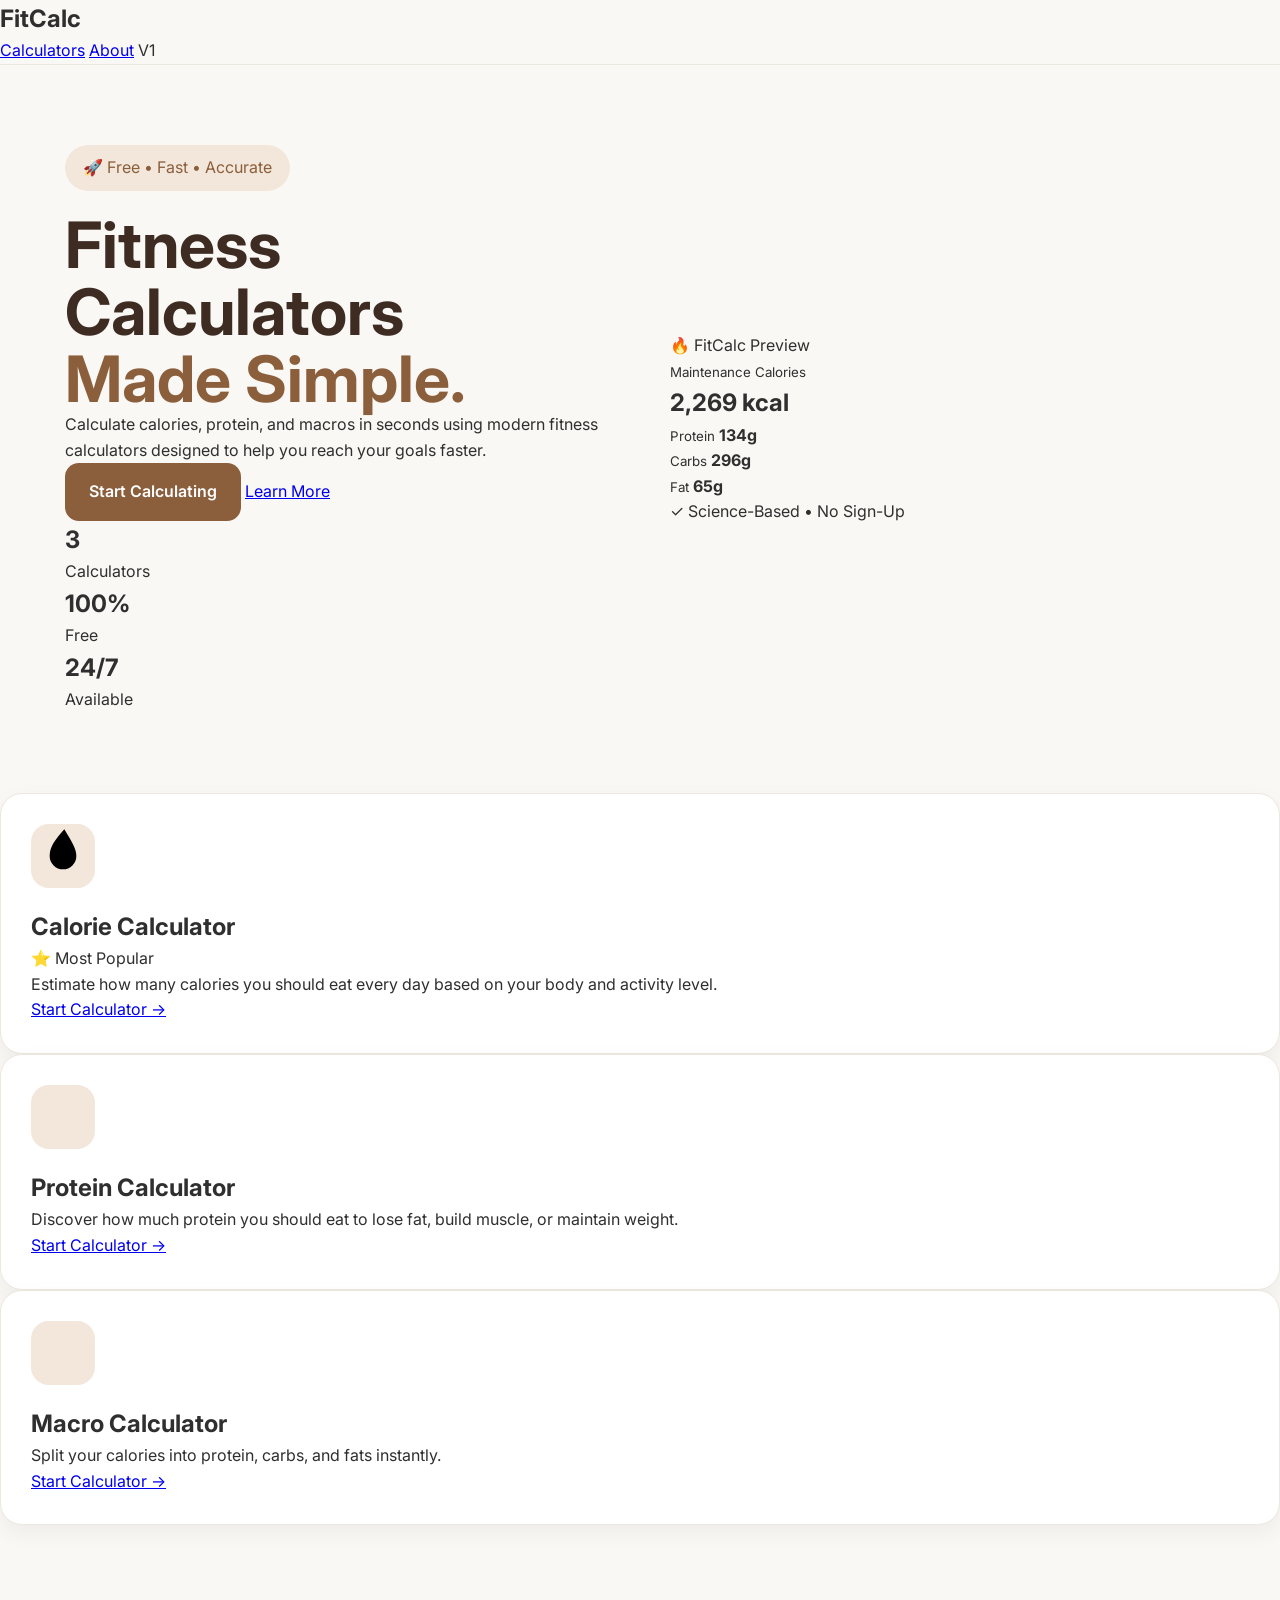
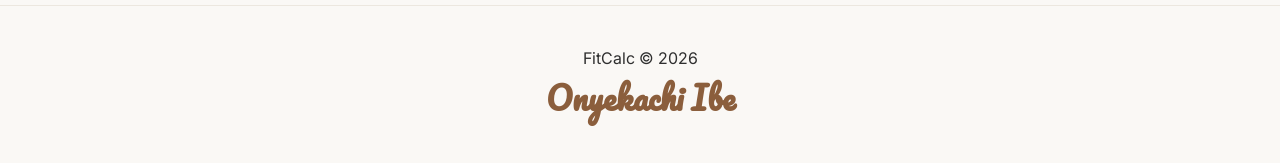
==== index.html @ 7c797230 "Finish FitCalc website v1" ====
<!DOCTYPE html>
<html lang="en">
<head>
    <meta charset="UTF-8">
    <meta name="viewport" content="width=device-width, initial-scale=1.0">
    <title>FitCalc | Fitness Calculators</title>

    <link rel="stylesheet" href="style.css">

    <link rel="preconnect" href="https://fonts.googleapis.com">
    <link rel="preconnect" href="https://fonts.gstatic.com" crossorigin>

    <link href="https://fonts.googleapis.com/css2?family=Inter:wght@400;500;600;700;800&display=swap" rel="stylesheet">
<link href="https://fonts.googleapis.com/css2?family=Inter:wght@400;500;600;700;800&family=Pacifico&display=swap" rel="stylesheet">

</head>

<body>

<nav>

    <h2 class="brand">FitCalc</h2>

    <div class="nav-links">

        <a href="#calculators">Calculators</a>

        <a href="#about">About</a>

        <span class="version">V1</span>

    </div>

</nav>

<section class="hero">

    <div class="hero-text">

        <span class="badge">🚀 Free • Fast • Accurate</span>

      <div class="hero-heading">


   <h1>
    Fitness Calculators<br>
    <span>Made Simple.</span>
</h1>

</div>

        <p>

            Calculate calories, protein, and macros in seconds using
            modern fitness calculators designed to help you reach your
            goals faster.

        </p>

        <div class="hero-buttons">

            <a href="#calculators" class="primary-btn">
                Start Calculating
            </a>

            <a href="#about" class="secondary-btn">
                Learn More
            </a>

        </div>

        <div class="stats">

            <div>

                <h2>3</h2>

                <p>Calculators</p>

            </div>

            <div>

                <h2>100%</h2>

                <p>Free</p>

            </div>

            <div>

                <h2>24/7</h2>

                <p>Available</p>

            </div>

        </div>

    </div>

    <div class="hero-image">

    <div class="calculator-preview">
<div class="preview-top">
    🔥 FitCalc Preview
</div>

<div class="preview-result">

    <small>Maintenance Calories</small>

    <h2 id="previewCalories">Calculating...</h2>

</div>

<div class="macro-grid">

    <div>

        <small>Protein</small>

        <strong id="previewProtein">--</strong>

    </div>

    <div>

        <small>Carbs</small>

        <strong id="previewCarbs">--</strong>

    </div>

    <div>

        <small>Fat</small>

        <strong id="previewFat">--</strong>

    </div>

</div>

<div class="preview-footer">

    ✓ Science-Based • No Sign-Up

</div>
        </div>

</div>

</section>

</section>

<section class="cards" id="calculators">

    <div class="card featured-card">

       <div class="icon">
    <svg viewBox="0 0 24 24">
        <path d="M12.5 2C9 6 7 8.5 7 12a5 5 0 0 0 10 0c0-2.5-1.5-5-4.5-10z"/>
    </svg>
</div>

        <div class="featured-header">

    <h2>Calorie Calculator</h2>

    <span class="popular-badge">
        ⭐ Most Popular
    </span>

</div>

        <p>

            Estimate how many calories you should eat every day
            based on your body and activity level.

        </p>

        <a href="calorie.html">

            Start Calculator →

        </a>

    </div>

    <div class="card">

        <div class="icon">
    <svg viewBox="0 0 24 24">
        <path d="M6 9v6M9 7v10M15 7v10M18 9v6M9 12h6"/>
    </svg>
      </div>  

        <h2>
            Protein Calculator
        </h2>

        <p>

            Discover how much protein you should eat
            to lose fat, build muscle, or maintain weight.

        </p>

        <a href="protein.html">

            Start Calculator →

        </a>

    </div>

    <div class="card">

        <div class="icon">
    <svg viewBox="0 0 24 24">
        <path d="M12 3v18M3 12h18M5 5l14 14M19 5L5 19"/>
    </svg>
</div>
        <h2>
            Macro Calculator
        </h2>

        <p>

            Split your calories into protein,
            carbs, and fats instantly.

        </p>

        <a href="macro.html">

            Start Calculator →

        </a>

    </div>

</section>

<footer>

    <p>FitCalc © 2026</p>

    <h3 class="signature">Onyekachi Ibe</h3>

</footer>
<script src="index.js"></script>
</body>
</html>
---- style.css ----
/* FitCalc V1 - Clean stylesheet
NOTE: This is a starter clean stylesheet. Replace with your full styles as you continue building. */

*{margin:0;padding:0;box-sizing:border-box}
html{scroll-behavior:smooth}
body{
font-family:'Inter',sans-serif;
background:#FAF8F5;
color:#2F2F2F;
line-height:1.6;
}
.container{width:min(1150px,92%);margin:auto}
nav{position:sticky;top:0;background:rgba(250,248,245,.92);backdrop-filter:blur(10px);border-bottom:1px solid #ece7df}
.nav-container{width:min(1150px,92%);margin:auto;display:flex;justify-content:space-between;align-items:center;padding:18px 0}
.logo{display:flex;align-items:center;gap:12px;font-weight:800;font-size:1.5rem;color:#3E2C23}
.logo-icon{width:46px;height:46px;border-radius:14px;background:#8B5E3C;color:#fff;display:flex;align-items:center;justify-content:center}
.nav-button,.primary-btn,button,#macroButton{
background:#8B5E3C;color:#fff;border:none;border-radius:14px;padding:16px 24px;
font-weight:600;cursor:pointer;transition:.25s;text-decoration:none;display:inline-block}
.nav-button:hover,.primary-btn:hover,button:hover,#macroButton:hover{background:#6F4A31}
.hero{width:min(1150px,92%);margin:80px auto;display:grid;grid-template-columns:1fr 1fr;gap:60px;align-items:center}
.hero h1{font-size:4rem;color:#3E2C23;line-height:1.05}
.hero h1 span{color:#8B5E3C}
.badge{display:inline-block;background:#F2E7DA;color:#8B5E3C;padding:10px 18px;border-radius:999px;margin-bottom:20px}
.hero-image img{border-radius:24px;box-shadow:0 16px 36px rgba(0,0,0,.08)}
.calculator-grid{width:min(1150px,92%);margin:70px auto;display:grid;grid-template-columns:repeat(auto-fit,minmax(300px,1fr));gap:28px}
.card{background:#fff;border:1px solid #ECE7DF;border-radius:22px;padding:30px;box-shadow:0 8px 22px rgba(0,0,0,.05);transition:.25s}
.card:hover{transform:translateY(-5px);box-shadow:0 18px 40px rgba(0,0,0,.08)}
.icon{width:64px;height:64px;border-radius:18px;background:#F2E7DA;display:flex;align-items:center;justify-content:center;margin-bottom:20px}
.calculator-page{width:min(720px,92%);margin:60px auto}
.calculator-card{background:#fff;border:1px solid #ECE7DF;border-radius:24px;padding:36px}
.form-group{display:flex;flex-direction:column;margin-bottom:20px}
.form-group label{margin-bottom:8px;font-weight:600}
.form-group input,.form-group select{padding:14px;border:1px solid #D9D2C8;border-radius:14px}
.height-row{display:grid;grid-template-columns:1fr 1fr;gap:16px}
.result-card{display:none;margin-top:30px;padding:28px;border-radius:20px;background:#F8F5F1;border:1px solid #E7DDD1;text-align:center}
.error-message{display:none;padding:14px;background:#FDECEC;color:#B42318;border:1px solid #F6B9B9;border-radius:12px;margin-bottom:18px}
footer{margin-top:80px;padding:40px 20px;text-align:center;border-top:1px solid #ECE7DF}
.signature{font-family:"Pacifico",cursive;font-size:2rem;color:#8B5E3C}
@media(max-width:900px){
.hero{grid-template-columns:1fr;text-align:center}
.height-row{grid-template-columns:1fr}
}
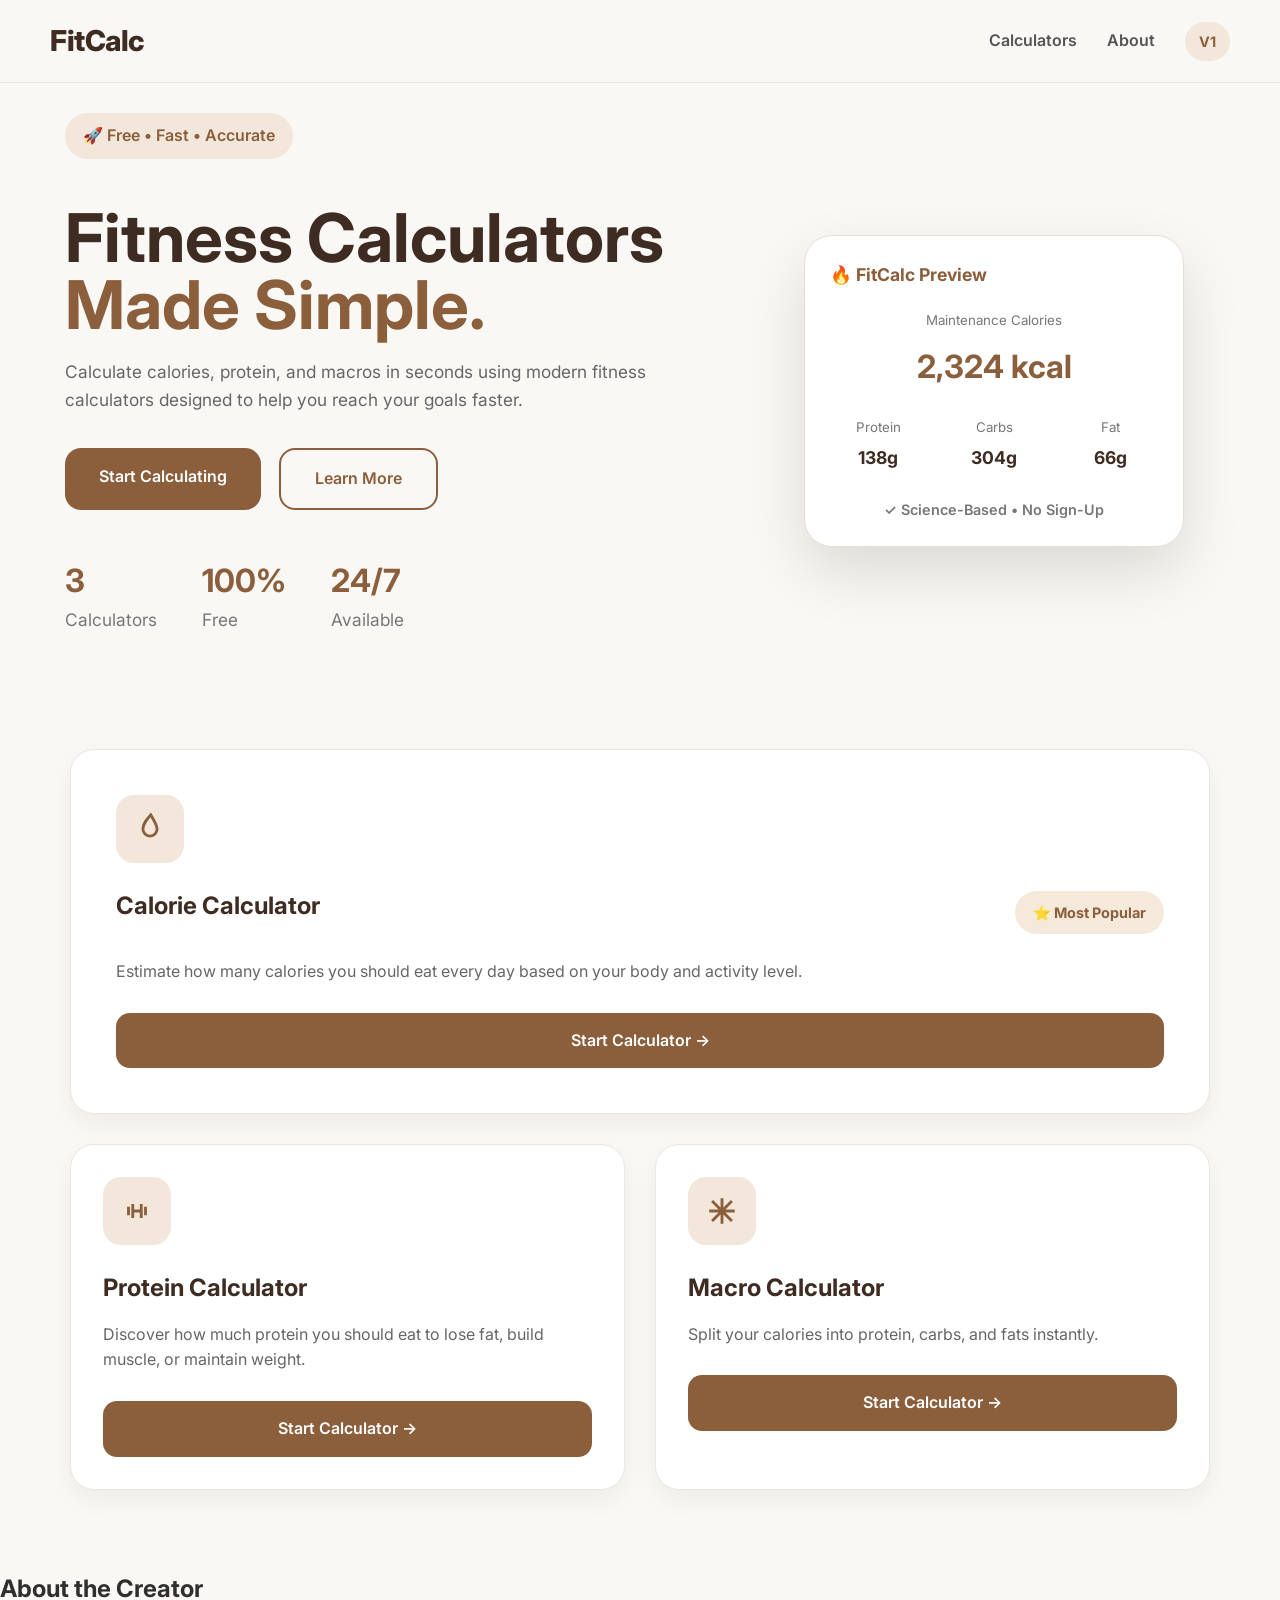
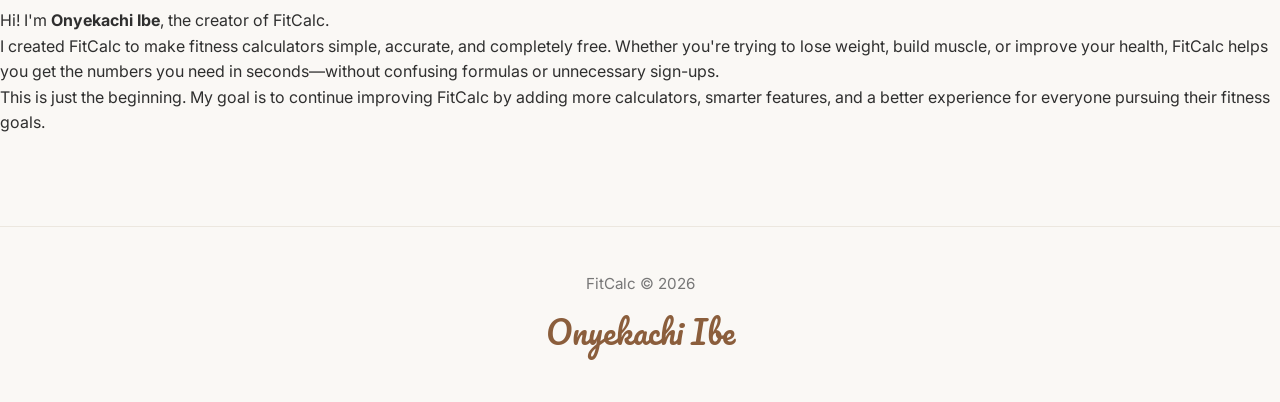
==== commit bb4ed79f: "Add 'About the Creator' section to index.html Added an 'About the Creator' section to provide inform" ====
--- a/index.html
+++ b/index.html
@@ -244,7 +244,33 @@
     </div>
 
 </section>
-
+<section class="about" id="about">
+
+    <div class="about-container">
+
+        <h2>About the Creator</h2>
+
+        <p>
+            Hi! I'm <strong>Onyekachi Ibe</strong>, the creator of FitCalc.
+        </p>
+
+        <p>
+            I created FitCalc to make fitness calculators simple, accurate,
+            and completely free. Whether you're trying to lose weight,
+            build muscle, or improve your health, FitCalc helps you get
+            the numbers you need in seconds—without confusing formulas
+            or unnecessary sign-ups.
+        </p>
+
+        <p>
+            This is just the beginning. My goal is to continue improving
+            FitCalc by adding more calculators, smarter features, and a
+            better experience for everyone pursuing their fitness goals.
+        </p>
+
+    </div>
+
+</section>
 <footer>
 
     <p>FitCalc © 2026</p>
@@ -254,4 +280,4 @@
 </footer>
 <script src="index.js"></script>
 </body>
-</html>+</html>
--- a/style.css
+++ b/style.css
@@ -1,43 +1,1251 @@
-/* FitCalc V1 - Clean stylesheet
-NOTE: This is a starter clean stylesheet. Replace with your full styles as you continue building. */
-
-*{margin:0;padding:0;box-sizing:border-box}
-html{scroll-behavior:smooth}
+/* ===================================================
+   FITCALC V1
+   Modern Minimal Theme
+   Author: Onyekachi Ibe
+=================================================== */
+
+/* ---------- RESET ---------- */
+
+*{
+    margin:0;
+    padding:0;
+    box-sizing:border-box;
+}
+
+html{
+    scroll-behavior:smooth;
+}
+
 body{
-font-family:'Inter',sans-serif;
-background:#FAF8F5;
-color:#2F2F2F;
-line-height:1.6;
-}
-.container{width:min(1150px,92%);margin:auto}
-nav{position:sticky;top:0;background:rgba(250,248,245,.92);backdrop-filter:blur(10px);border-bottom:1px solid #ece7df}
-.nav-container{width:min(1150px,92%);margin:auto;display:flex;justify-content:space-between;align-items:center;padding:18px 0}
-.logo{display:flex;align-items:center;gap:12px;font-weight:800;font-size:1.5rem;color:#3E2C23}
-.logo-icon{width:46px;height:46px;border-radius:14px;background:#8B5E3C;color:#fff;display:flex;align-items:center;justify-content:center}
-.nav-button,.primary-btn,button,#macroButton{
-background:#8B5E3C;color:#fff;border:none;border-radius:14px;padding:16px 24px;
-font-weight:600;cursor:pointer;transition:.25s;text-decoration:none;display:inline-block}
-.nav-button:hover,.primary-btn:hover,button:hover,#macroButton:hover{background:#6F4A31}
-.hero{width:min(1150px,92%);margin:80px auto;display:grid;grid-template-columns:1fr 1fr;gap:60px;align-items:center}
-.hero h1{font-size:4rem;color:#3E2C23;line-height:1.05}
-.hero h1 span{color:#8B5E3C}
-.badge{display:inline-block;background:#F2E7DA;color:#8B5E3C;padding:10px 18px;border-radius:999px;margin-bottom:20px}
-.hero-image img{border-radius:24px;box-shadow:0 16px 36px rgba(0,0,0,.08)}
-.calculator-grid{width:min(1150px,92%);margin:70px auto;display:grid;grid-template-columns:repeat(auto-fit,minmax(300px,1fr));gap:28px}
-.card{background:#fff;border:1px solid #ECE7DF;border-radius:22px;padding:30px;box-shadow:0 8px 22px rgba(0,0,0,.05);transition:.25s}
-.card:hover{transform:translateY(-5px);box-shadow:0 18px 40px rgba(0,0,0,.08)}
-.icon{width:64px;height:64px;border-radius:18px;background:#F2E7DA;display:flex;align-items:center;justify-content:center;margin-bottom:20px}
-.calculator-page{width:min(720px,92%);margin:60px auto}
-.calculator-card{background:#fff;border:1px solid #ECE7DF;border-radius:24px;padding:36px}
-.form-group{display:flex;flex-direction:column;margin-bottom:20px}
-.form-group label{margin-bottom:8px;font-weight:600}
-.form-group input,.form-group select{padding:14px;border:1px solid #D9D2C8;border-radius:14px}
-.height-row{display:grid;grid-template-columns:1fr 1fr;gap:16px}
-.result-card{display:none;margin-top:30px;padding:28px;border-radius:20px;background:#F8F5F1;border:1px solid #E7DDD1;text-align:center}
-.error-message{display:none;padding:14px;background:#FDECEC;color:#B42318;border:1px solid #F6B9B9;border-radius:12px;margin-bottom:18px}
-footer{margin-top:80px;padding:40px 20px;text-align:center;border-top:1px solid #ECE7DF}
-.signature{font-family:"Pacifico",cursive;font-size:2rem;color:#8B5E3C}
-@media(max-width:900px){
-.hero{grid-template-columns:1fr;text-align:center}
-.height-row{grid-template-columns:1fr}
-}
+
+    font-family:'Inter',sans-serif;
+
+    background:#FAF8F5;
+
+    color:#2F2F2F;
+
+    line-height:1.6;
+
+    animation:fadeIn .4s ease;
+
+}
+
+::selection{
+
+    background:#8B5E3C;
+
+    color:white;
+
+}
+
+img{
+
+    max-width:100%;
+
+    display:block;
+
+}
+
+a{
+
+    text-decoration:none;
+
+    color:inherit;
+
+}
+
+.container{
+
+    width:min(1150px,92%);
+
+    margin:auto;
+
+}
+
+/* ---------- NAVBAR ---------- */
+
+nav{
+
+    width:100%;
+
+    position:sticky;
+
+    top:0;
+
+    z-index:1000;
+
+    background:rgba(250,248,245,.92);
+
+    backdrop-filter:blur(10px);
+
+    border-bottom:1px solid #ECE7DF;
+
+}
+
+nav{
+
+    position:sticky;
+
+    top:0;
+
+    z-index:1000;
+
+    background:rgba(250,248,245,.95);
+
+    backdrop-filter:blur(10px);
+
+    border-bottom:1px solid #ECE7DF;
+
+    display:flex;
+
+    justify-content:space-between;
+
+    align-items:center;
+
+    padding:18px 50px;
+
+}
+.version{
+    color:#777;
+
+    font-weight:600;
+
+    font-size:1rem;
+
+}
+
+
+.logo img{
+
+    height:65px;
+
+    width:auto;
+
+}
+
+.nav-links{
+
+    display:flex;
+
+    gap:18px;
+
+    align-items:center;
+
+}
+
+.nav-links a{
+
+    color:#555;
+
+    font-weight:600;
+
+    transition:.25s;
+
+}
+
+.nav-links a:hover{
+
+    color:#8B5E3C;
+
+}
+
+.nav-button{
+
+    background:#8B5E3C;
+
+    color:white;
+
+    padding:12px 24px;
+
+    border-radius:14px;
+
+    font-weight:600;
+
+    transition:.25s;
+
+}
+
+.nav-button:hover{
+
+    background:#6F4A31;
+
+    transform:translateY(-2px);
+
+}
+
+/* ---------- HERO ---------- */
+
+.hero{
+
+    width:min(1150px,92%);
+
+    margin:30px auto;
+
+    display:grid;
+
+    grid-template-columns:1.3fr .9fr;
+
+    gap:70px;
+
+    align-items:center;
+
+}
+
+.badge{
+
+    display:inline-block;
+
+    padding:10px 18px;
+
+    background:#F2E7DA;
+
+    color:#8B5E3C;
+
+    border-radius:999px;
+
+    font-weight:600;
+
+    margin-bottom:25px;
+
+}
+
+.hero h1{
+
+    font-size:3.5rem;
+
+    line-height:1.05;
+
+    color:#3E2C23;
+
+    margin-bottom:22px;
+
+}
+
+.hero h1 span{
+
+    color:#8B5E3C;
+
+}
+
+.hero p{
+
+    color:#666;
+
+    font-size:1.08rem;
+
+    max-width:650px;
+
+    margin-bottom:35px;
+
+}
+
+.hero-buttons{
+
+    display:flex;
+
+    gap:18px;
+
+    margin-bottom:45px;
+
+}
+
+.primary-btn{
+
+    background:#8B5E3C;
+
+    color:white;
+
+    padding:16px 34px;
+
+    border-radius:16px;
+
+    font-weight:600;
+
+    transition:.25s;
+
+}
+
+.primary-btn:hover{
+
+    background:#6F4A31;
+
+    transform:translateY(-3px);
+
+}
+
+.secondary-btn{
+
+    border:2px solid #8B5E3C;
+
+    color:#8B5E3C;
+
+    padding:16px 34px;
+
+    border-radius:16px;
+
+    font-weight:600;
+
+    transition:.25s;
+
+}
+
+.secondary-btn:hover{
+
+    background:#F2E7DA;
+
+}
+
+.stats{
+
+    display:flex;
+
+    gap:45px;
+
+}
+
+.stats h2{
+
+    color:#8B5E3C;
+
+    font-size:2rem;
+
+}
+
+.stats p{
+
+    color:#777;
+
+}
+
+.hero-image img{
+
+    width:100%;
+
+    max-height:650px;
+
+    object-fit:cover;
+
+    border-radius:28px;
+
+    box-shadow:0 20px 45px rgba(0,0,0,.10);
+
+}
+
+/* ---------- BUTTONS ---------- */
+
+button{
+
+    width:100%;
+
+    padding:16px;
+
+    border:none;
+
+    border-radius:14px;
+
+    background:#8B5E3C;
+
+    color:white;
+
+    font-size:1rem;
+
+    font-weight:600;
+
+    cursor:pointer;
+
+    transition:.25s;
+
+}
+
+button:hover{
+
+    background:#6F4A31;
+
+    transform:translateY(-2px);
+
+}
+/* ===================================================
+   HOMEPAGE CARDS
+=================================================== */
+
+.calculator-grid{
+
+    width:min(1150px,92%);
+
+    margin:80px auto;
+
+    display:grid;
+
+    grid-template-columns:repeat(auto-fit,minmax(300px,1fr));
+
+    gap:28px;
+
+}
+
+.card{
+
+    background:#FFFFFF;
+
+    border:1px solid #ECE7DF;
+
+    border-radius:24px;
+
+    padding:32px;
+
+    transition:.25s ease;
+
+    box-shadow:0 10px 25px rgba(0,0,0,.05);
+
+}
+
+.card:hover{
+
+    transform:translateY(-6px);
+
+    box-shadow:0 20px 45px rgba(0,0,0,.08);
+
+    border-color:#D6C2AD;
+
+}
+
+.icon{
+
+    width:68px;
+
+    height:68px;
+
+    background:#F2E7DA;
+
+    border-radius:18px;
+
+    display:flex;
+
+    justify-content:center;
+
+    align-items:center;
+
+    margin-bottom:24px;
+
+}
+
+.icon svg{
+
+    width:34px;
+
+    height:34px;
+
+    stroke:#8B5E3C;
+
+    stroke-width:2;
+
+    fill:none;
+
+}
+
+.card h2{
+
+    color:#3E2C23;
+
+    margin-bottom:14px;
+
+    font-size:1.5rem;
+
+}
+
+.card p{
+
+    color:#666;
+
+    margin-bottom:28px;
+
+}
+
+.card a{
+
+    display:inline-flex;
+
+    align-items:center;
+
+    justify-content:center;
+
+    width:100%;
+
+    padding:15px;
+
+    background:#8B5E3C;
+
+    color:white;
+
+    border-radius:14px;
+
+    font-weight:600;
+
+    transition:.25s;
+
+}
+
+.card a:hover{
+
+    background:#6F4A31;
+
+    transform:translateY(-2px);
+
+}
+/* ===========================
+   FEATURED CARD
+=========================== */
+
+.cards{
+
+    max-width:1200px;
+
+    margin:80px auto;
+
+    padding:0 30px;
+
+    display:grid;
+
+    grid-template-columns:repeat(2,1fr);
+
+    gap:30px;
+
+}
+
+.featured-card{
+
+    grid-column:1 / 3;
+
+    padding:45px;
+
+}
+
+/* ===================================================
+   CALCULATOR PAGE
+=================================================== */
+
+.calculator-page{
+
+    width:min(750px,92%);
+
+    margin:70px auto;
+
+}
+
+.calculator-card{
+
+    background:white;
+
+    border:1px solid #ECE7DF;
+
+    border-radius:28px;
+
+   padding:20px 40px;
+
+    box-shadow:0 15px 35px rgba(0,0,0,.06);
+
+}
+
+.calculator-card h1{
+
+    text-align:center;
+
+    color:#3E2C23;
+
+    margin-bottom:12px;
+
+    font-size:2.4rem;
+
+}
+
+.calculator-description{
+
+    text-align:center;
+
+    color:#777;
+
+    margin-bottom:35px;
+
+}
+
+/* ===================================================
+   FORMS
+=================================================== */
+
+.form-group{
+
+    display:flex;
+
+    flex-direction:column;
+
+    margin-bottom:22px;
+
+}
+
+.form-group label{
+
+    margin-bottom:8px;
+
+    font-weight:600;
+
+    color:#444;
+
+}
+
+.form-group input,
+
+.form-group select{
+
+    padding:15px;
+
+    border:1px solid #D9D2C8;
+
+    border-radius:14px;
+
+    background:white;
+
+    font-size:16px;
+
+    transition:.2s;
+
+}
+
+.form-group input:focus,
+
+.form-group select:focus{
+
+    outline:none;
+
+    border-color:#8B5E3C;
+
+    box-shadow:0 0 0 4px rgba(139,94,60,.15);
+
+}
+
+.height-row{
+
+    display:grid;
+
+    grid-template-columns:1fr 1fr;
+
+    gap:18px;
+
+}
+
+/* ===================================================
+   RESULTS
+=================================================== */
+
+.result-card{
+
+    display:none;
+
+    margin-top:25px;
+
+    padding:30px;
+
+    border-radius:22px;
+
+    background:#F8F5F1;
+
+    border:1px solid #E7DDD1;
+
+    text-align:center;
+
+}
+
+.result-card h2{
+
+    color:#777;
+
+    margin-bottom:10px;
+
+    font-size:1rem;
+
+    text-transform:uppercase;
+
+    letter-spacing:1px;
+
+}
+
+.result-card h3{
+
+    color:#8B5E3C;
+
+    font-size:3rem;
+
+    margin-bottom:10px;
+
+}
+
+.result-card p{
+
+    color:#666;
+
+    font-size:1rem;
+
+}
+
+.result-details{
+
+    margin-top:25px;
+
+    display:grid;
+
+    gap:14px;
+
+}
+
+.result-row{
+
+    display:flex;
+
+    justify-content:space-between;
+
+    align-items:center;
+
+    padding:14px 18px;
+
+    background:white;
+
+    border-radius:14px;
+
+    border:1px solid #ECE7DF;
+
+}
+
+/* ===================================================
+   ERROR MESSAGE
+=================================================== */
+
+.error-message{
+
+    display:none;
+
+    margin-bottom:20px;
+
+    padding:15px;
+
+    border-radius:14px;
+
+    background:#FDECEC;
+
+    border:1px solid #F6B9B9;
+
+    color:#B42318;
+
+    font-weight:600;
+
+}
+
+/* ===================================================
+   MACRO BUTTON
+=================================================== */
+
+#macroButton{
+
+    display:block;
+
+    width:100%;
+
+    margin-top:22px;
+
+    padding:16px;
+
+    text-align:center;
+
+    background:#8B5E3C;
+
+    color:white;
+
+    border-radius:14px;
+
+    font-weight:600;
+
+    transition:.25s;
+
+}
+
+#macroButton:hover{
+
+    background:#6F4A31;
+
+    transform:translateY(-2px);
+
+}
+/* ===================================================
+   FOOTER
+=================================================== */
+
+footer{
+
+    margin-top:90px;
+
+    padding:45px 20px;
+
+    text-align:center;
+
+    border-top:1px solid #ECE7DF;
+
+    background:#FAF8F5;
+
+}
+
+footer p{
+
+    color:#777;
+
+    font-size:.95rem;
+
+    margin-bottom:10px;
+
+}
+
+.signature{
+
+    font-family:"Pacifico",cursive;
+
+    font-size:2rem;
+
+    color:#8B5E3C;
+
+    font-weight:400;
+
+}
+
+/* ===================================================
+   SMALL UTILITIES
+=================================================== */
+
+.text-center{
+
+    text-align:center;
+
+}
+
+.mt-1{
+
+    margin-top:10px;
+
+}
+
+.mt-2{
+
+    margin-top:20px;
+
+}
+
+.mt-3{
+
+    margin-top:30px;
+
+}
+
+.mb-1{
+
+    margin-bottom:10px;
+
+}
+
+.mb-2{
+
+    margin-bottom:20px;
+
+}
+
+.mb-3{
+
+    margin-bottom:30px;
+
+}
+
+/* ===================================================
+   ANIMATIONS
+=================================================== */
+
+@keyframes fadeIn{
+
+    from{
+
+        opacity:0;
+
+        transform:translateY(15px);
+
+    }
+
+    to{
+
+        opacity:1;
+
+        transform:translateY(0);
+
+    }
+
+}
+
+.fade-in{
+
+    animation:fadeIn .5s ease;
+
+}
+
+/* ===================================================
+   MOBILE
+=================================================== */
+
+@media (max-width:900px){
+
+    .hero{
+
+        grid-template-columns:1fr;
+
+        gap:40px;
+
+        text-align:center;
+
+    }
+
+    .hero h1{
+
+        font-size:3rem;
+
+    }
+
+    .hero p{
+
+        margin-left:auto;
+
+        margin-right:auto;
+
+    }
+
+    .hero-buttons{
+
+        justify-content:center;
+
+        flex-wrap:wrap;
+
+    }
+
+    .stats{
+
+        justify-content:center;
+
+        flex-wrap:wrap;
+
+        gap:30px;
+
+    }
+
+    .calculator-grid{
+
+        grid-template-columns:1fr;
+
+    }
+
+    .nav-container{
+
+        flex-direction:column;
+
+        gap:18px;
+
+        padding:18px 0;
+
+    }
+
+    .nav-links{
+
+        flex-wrap:wrap;
+
+        justify-content:center;
+
+    }
+
+}
+
+@media (max-width:600px){
+
+    .hero h1{
+
+        font-size:2.4rem;
+
+    }
+
+    .calculator-card{
+
+        padding:24px;
+
+    }
+
+    .height-row{
+
+        grid-template-columns:1fr;
+
+    }
+
+    button{
+
+        font-size:.95rem;
+
+    }
+
+    .result-card h3{
+
+        font-size:2.2rem;
+
+    }
+
+    .logo{
+
+        font-size:1.3rem;
+
+    }
+
+    .logo-icon{
+
+        width:40px;
+
+        height:40px;
+
+    }
+
+}
+.version{
+
+    font-weight:600;
+
+    color:#777;
+
+    font-size:1rem;
+
+}
+.version{
+
+    font-weight:600;
+
+    color:#777;
+
+    font-size:1rem;
+
+}
+/* ===================================================
+   END OF FITCALC V1 CSS
+=================================================== */
+/* ===========================
+   NAVIGATION
+=========================== */
+
+.brand{
+
+    font-size:1.8rem;
+
+    font-weight:800;
+
+    color:#3E2C23;
+
+    letter-spacing:-0.5px;
+
+}
+
+.nav-links{
+
+    display:flex;
+
+    align-items:center;
+
+    gap:30px;
+
+}
+
+.nav-links a{
+
+    color:#555;
+
+    font-weight:600;
+
+    transition:.25s;
+
+}
+
+.nav-links a:hover{
+
+    color:#8B5E3C;
+
+}
+
+.version{
+
+    background:#F2E7DA;
+
+    color:#8B5E3C;
+
+    padding:8px 14px;
+
+    border-radius:999px;
+
+    font-weight:700;
+
+    font-size:.9rem;
+
+}
+/* ===========================
+   HERO LOGO
+=========================== */
+
+/* ===========================
+   HERO HEADING
+=========================== */
+
+.hero-heading{
+
+    margin:20px 0;
+
+}
+
+
+.hero-heading h1{
+
+    font-size:4.2rem;
+
+    line-height:1;
+
+    margin:0;
+
+}
+/* ===========================
+   FEATURED CARD
+=========================== */
+
+.featured-header{
+
+    display:flex;
+
+    justify-content:space-between;
+
+    align-items:center;
+
+    margin-bottom:20px;
+
+}
+
+.popular-badge{
+
+    background:#F4E9DA;
+
+    color:#8B5E3C;
+
+    padding:10px 18px;
+
+    border-radius:999px;
+
+    font-size:.9rem;
+
+    font-weight:700;
+
+}
+/* ===========================
+   CALCULATOR PREVIEW
+=========================== */
+
+.calculator-preview{
+
+    background:white;
+
+    border-radius:28px;
+
+    padding:25px;
+
+    box-shadow:0 25px 60px rgba(0,0,0,.12);
+
+    border:1px solid #E8DED2;
+
+    max-width:380px;
+
+    margin:auto;
+
+}
+
+.preview-top{
+
+    font-size:1.1rem;
+
+    font-weight:700;
+
+    color:#8B5E3C;
+
+    margin-bottom:18px;
+
+}
+
+
+.preview-result{
+
+    text-align:center;
+
+    margin-bottom:20px;
+
+}
+
+.preview-result small{
+
+    color:#777;
+
+}
+
+.preview-result h2{
+
+    font-size:2rem;
+
+    color:#8B5E3C;
+
+    margin-top:8px;
+
+}
+
+.macro-grid{
+
+    display:grid;
+
+    grid-template-columns:repeat(3,1fr);
+
+    text-align:center;
+
+    gap:20px;
+
+}
+
+.macro-grid small{
+
+    display:block;
+
+    color:#777;
+
+    margin-bottom:6px;
+
+}
+
+.macro-grid strong{
+
+    color:#3E2C23;
+
+    font-size:1.1rem;
+
+}
+.preview-footer{
+
+    margin-top:25px;
+
+    text-align:center;
+
+    color:#777;
+
+    font-size:.9rem;
+
+    font-weight:600;
+
+}
+
+.macro-grid{
+
+    margin-top:25px;
+
+}
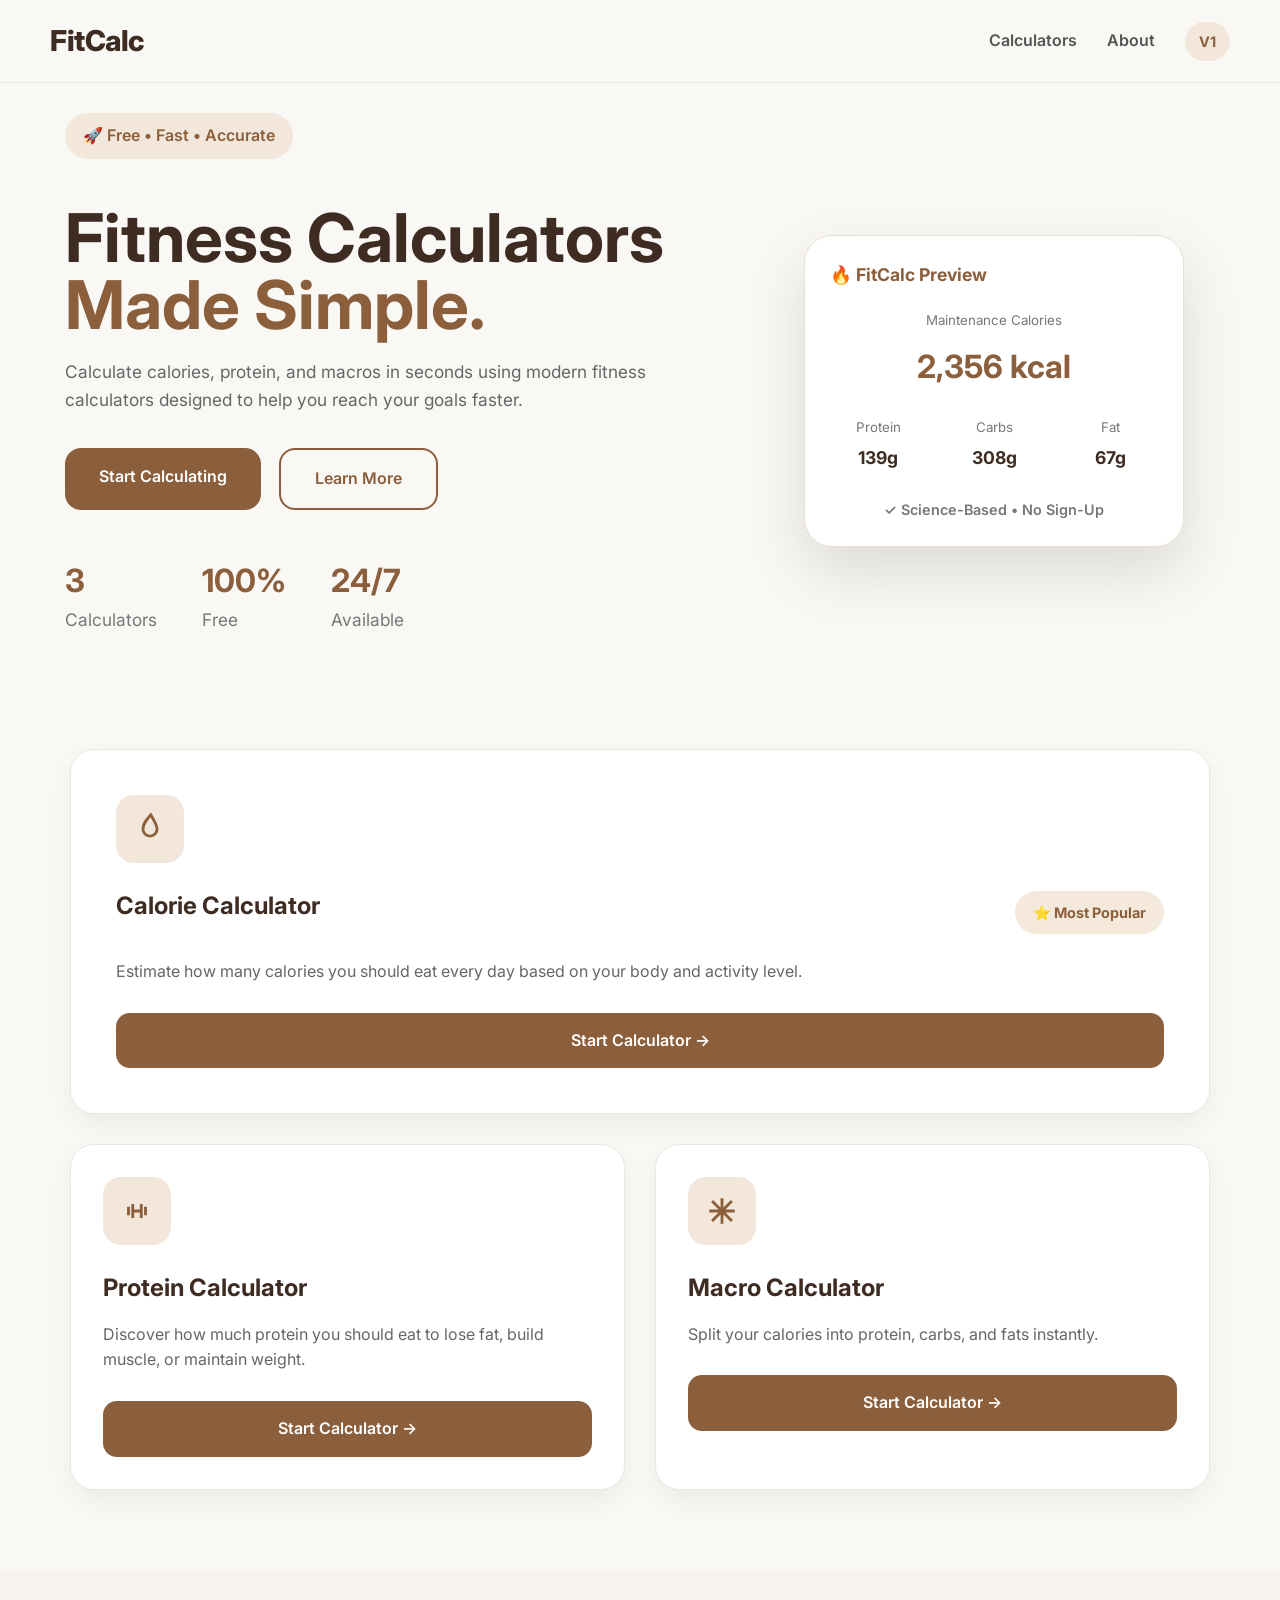
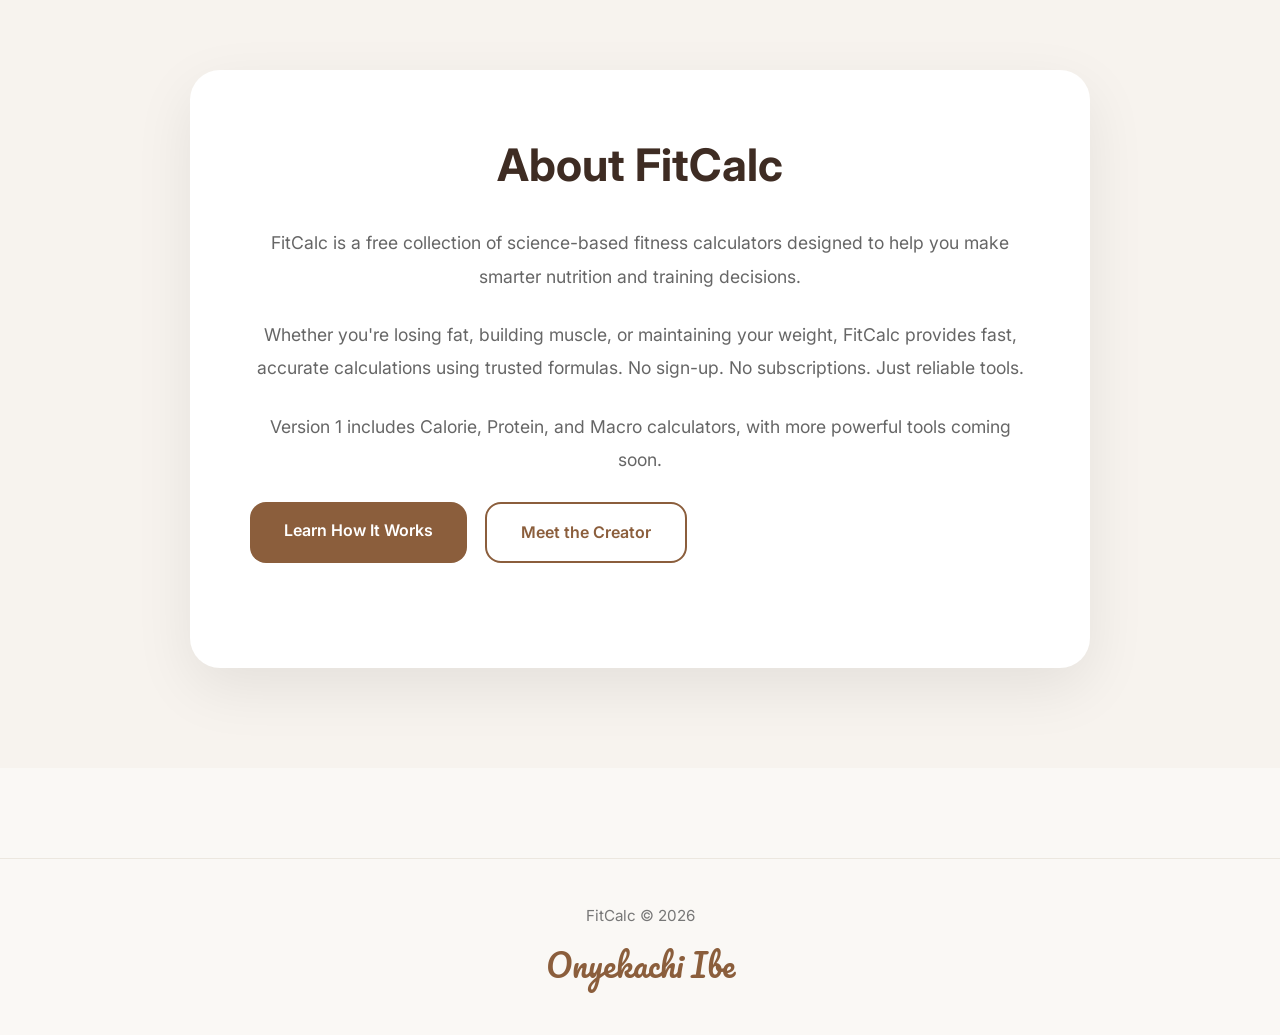
==== commit 3489e8ca: "Revise 'About' section to highlight FitCalc Updated the 'About' section to focus on FitCalc and its " ====
--- a/index.html
+++ b/index.html
@@ -248,25 +248,35 @@
 
     <div class="about-container">
 
-        <h2>About the Creator</h2>
-
-        <p>
-            Hi! I'm <strong>Onyekachi Ibe</strong>, the creator of FitCalc.
-        </p>
-
-        <p>
-            I created FitCalc to make fitness calculators simple, accurate,
-            and completely free. Whether you're trying to lose weight,
-            build muscle, or improve your health, FitCalc helps you get
-            the numbers you need in seconds—without confusing formulas
-            or unnecessary sign-ups.
-        </p>
-
-        <p>
-            This is just the beginning. My goal is to continue improving
-            FitCalc by adding more calculators, smarter features, and a
-            better experience for everyone pursuing their fitness goals.
-        </p>
+        <h2>About FitCalc</h2>
+
+        <p>
+            FitCalc is a free collection of science-based fitness calculators designed
+            to help you make smarter nutrition and training decisions.
+        </p>
+
+        <p>
+            Whether you're losing fat, building muscle, or maintaining your weight,
+            FitCalc provides fast, accurate calculations using trusted formulas.
+            No sign-up. No subscriptions. Just reliable tools.
+        </p>
+
+        <p>
+            Version 1 includes Calorie, Protein, and Macro calculators, with more
+            powerful tools coming soon.
+        </p>
+
+        <div class="hero-buttons">
+
+            <a href="learn.html" class="primary-btn">
+                Learn How It Works
+            </a>
+
+            <a href="about.html" class="secondary-btn">
+                Meet the Creator
+            </a>
+
+        </div>
 
     </div>
 
--- a/style.css
+++ b/style.css
@@ -1249,3 +1249,126 @@
     margin-top:25px;
 
 }
+
+
+
+
+
+/* ===========================
+   ABOUT SECTION
+=========================== */
+
+.about{
+
+    padding:100px 0;
+
+    background:#F7F3EE;
+
+}
+
+.about-container{
+
+    width:min(900px,90%);
+
+    margin:auto;
+
+    background:#FFFFFF;
+
+    padding:60px;
+
+    border-radius:30px;
+
+    box-shadow:0 20px 60px rgba(0,0,0,.08);
+
+    text-align:center;
+
+}
+
+.about h2{
+
+    font-size:2.8rem;
+
+    color:#3E2C23;
+
+    margin-bottom:25px;
+
+}
+
+.about p{
+
+    color:#666;
+
+    font-size:1.1rem;
+
+    line-height:1.9;
+
+    margin-bottom:25px;
+
+}
+
+.about strong{
+
+    color:#8B5E3C;
+
+}
+
+@media(max-width:768px){
+
+.about-container{
+
+    padding:35px;
+
+}
+
+.about h2{
+
+    font-size:2.2rem;
+
+}
+
+}
+/* ABOUT PAGE */
+
+.about-page{
+
+padding:120px 0;
+
+}
+
+.about-card{
+
+width:min(850px,90%);
+
+margin:auto;
+
+background:white;
+
+padding:60px;
+
+border-radius:30px;
+
+box-shadow:0 20px 60px rgba(0,0,0,.08);
+
+}
+
+.about-card h1{
+
+font-size:3rem;
+
+color:#3E2C23;
+
+margin-bottom:30px;
+
+}
+
+.about-card p{
+
+font-size:1.15rem;
+
+line-height:2;
+
+margin-bottom:25px;
+
+color:#666;
+
+}
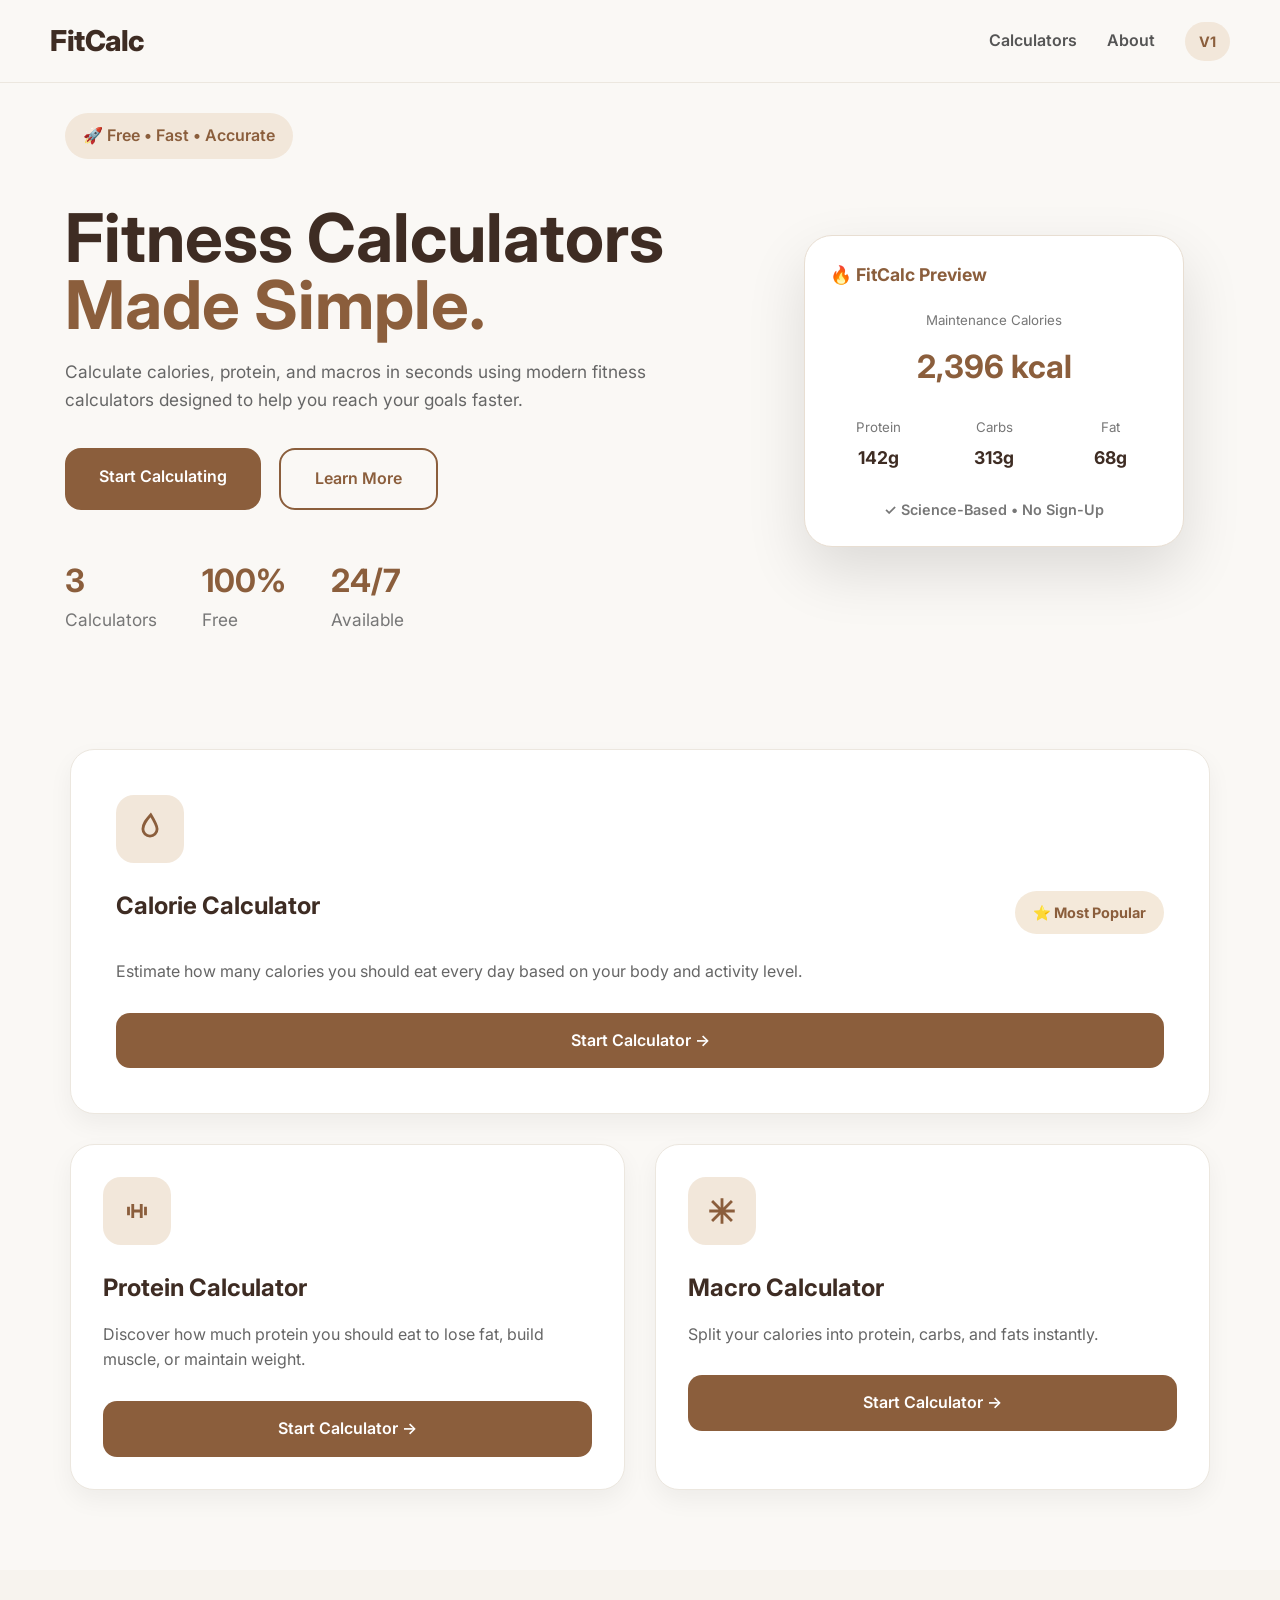
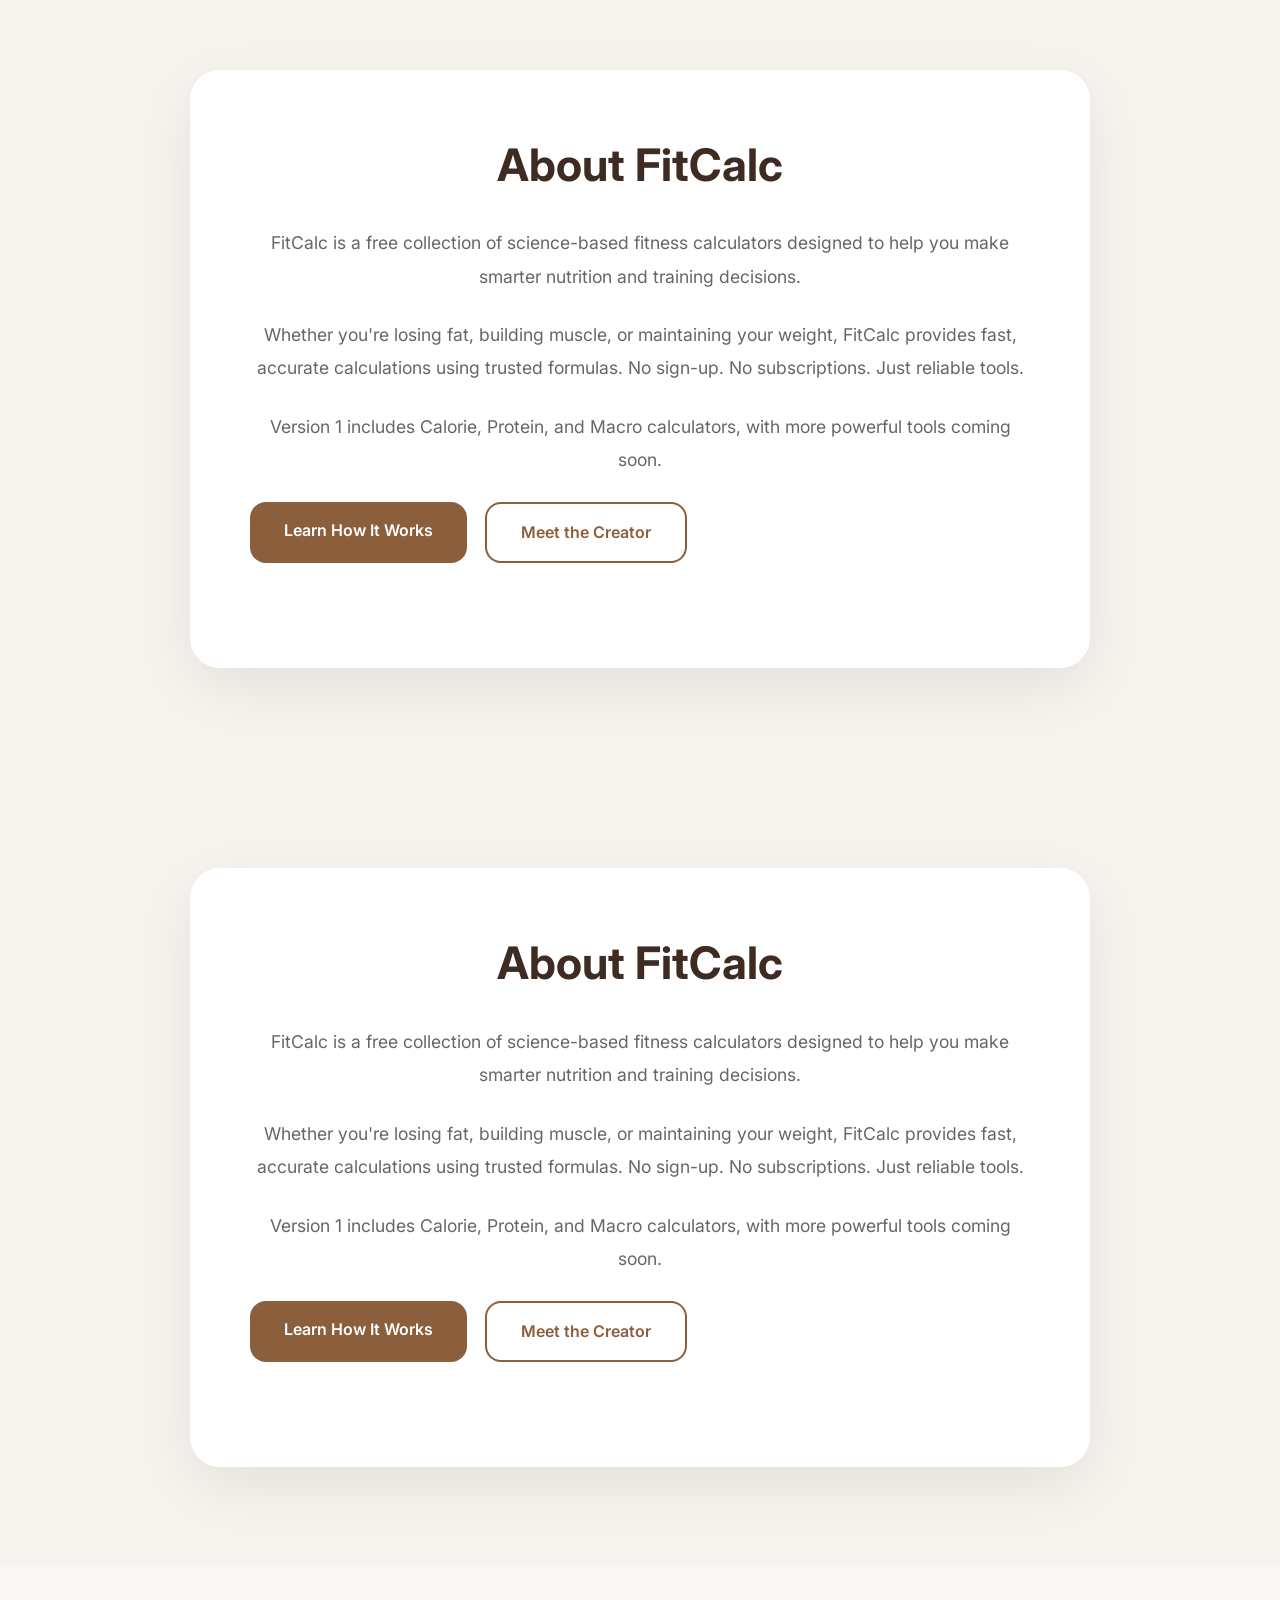
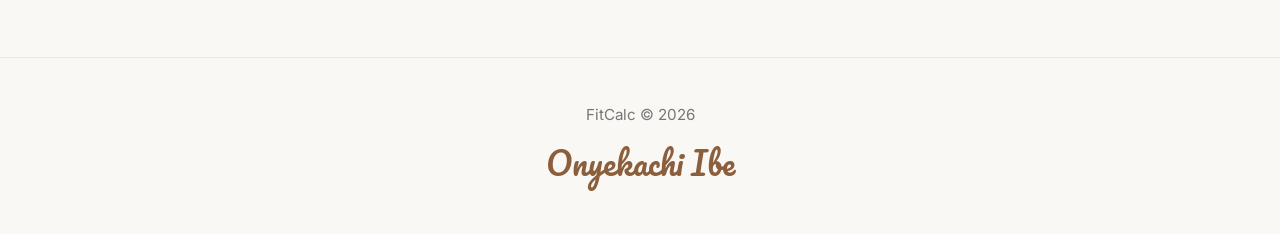
==== commit 7ceb36e1: "Update index.html" ====
--- a/index.html
+++ b/index.html
@@ -281,6 +281,43 @@
     </div>
 
 </section>
+<section class="about" id="about">
+
+    <div class="about-container">
+
+        <h2>About FitCalc</h2>
+
+        <p>
+            FitCalc is a free collection of science-based fitness calculators designed
+            to help you make smarter nutrition and training decisions.
+        </p>
+
+        <p>
+            Whether you're losing fat, building muscle, or maintaining your weight,
+            FitCalc provides fast, accurate calculations using trusted formulas.
+            No sign-up. No subscriptions. Just reliable tools.
+        </p>
+
+        <p>
+            Version 1 includes Calorie, Protein, and Macro calculators, with more
+            powerful tools coming soon.
+        </p>
+
+        <div class="hero-buttons">
+
+            <a href="learn.html" class="primary-btn">
+                Learn How It Works
+            </a>
+
+            <a href="about.html" class="secondary-btn">
+                Meet the Creator
+            </a>
+
+        </div>
+
+    </div>
+
+</section>
 <footer>
 
     <p>FitCalc © 2026</p>
